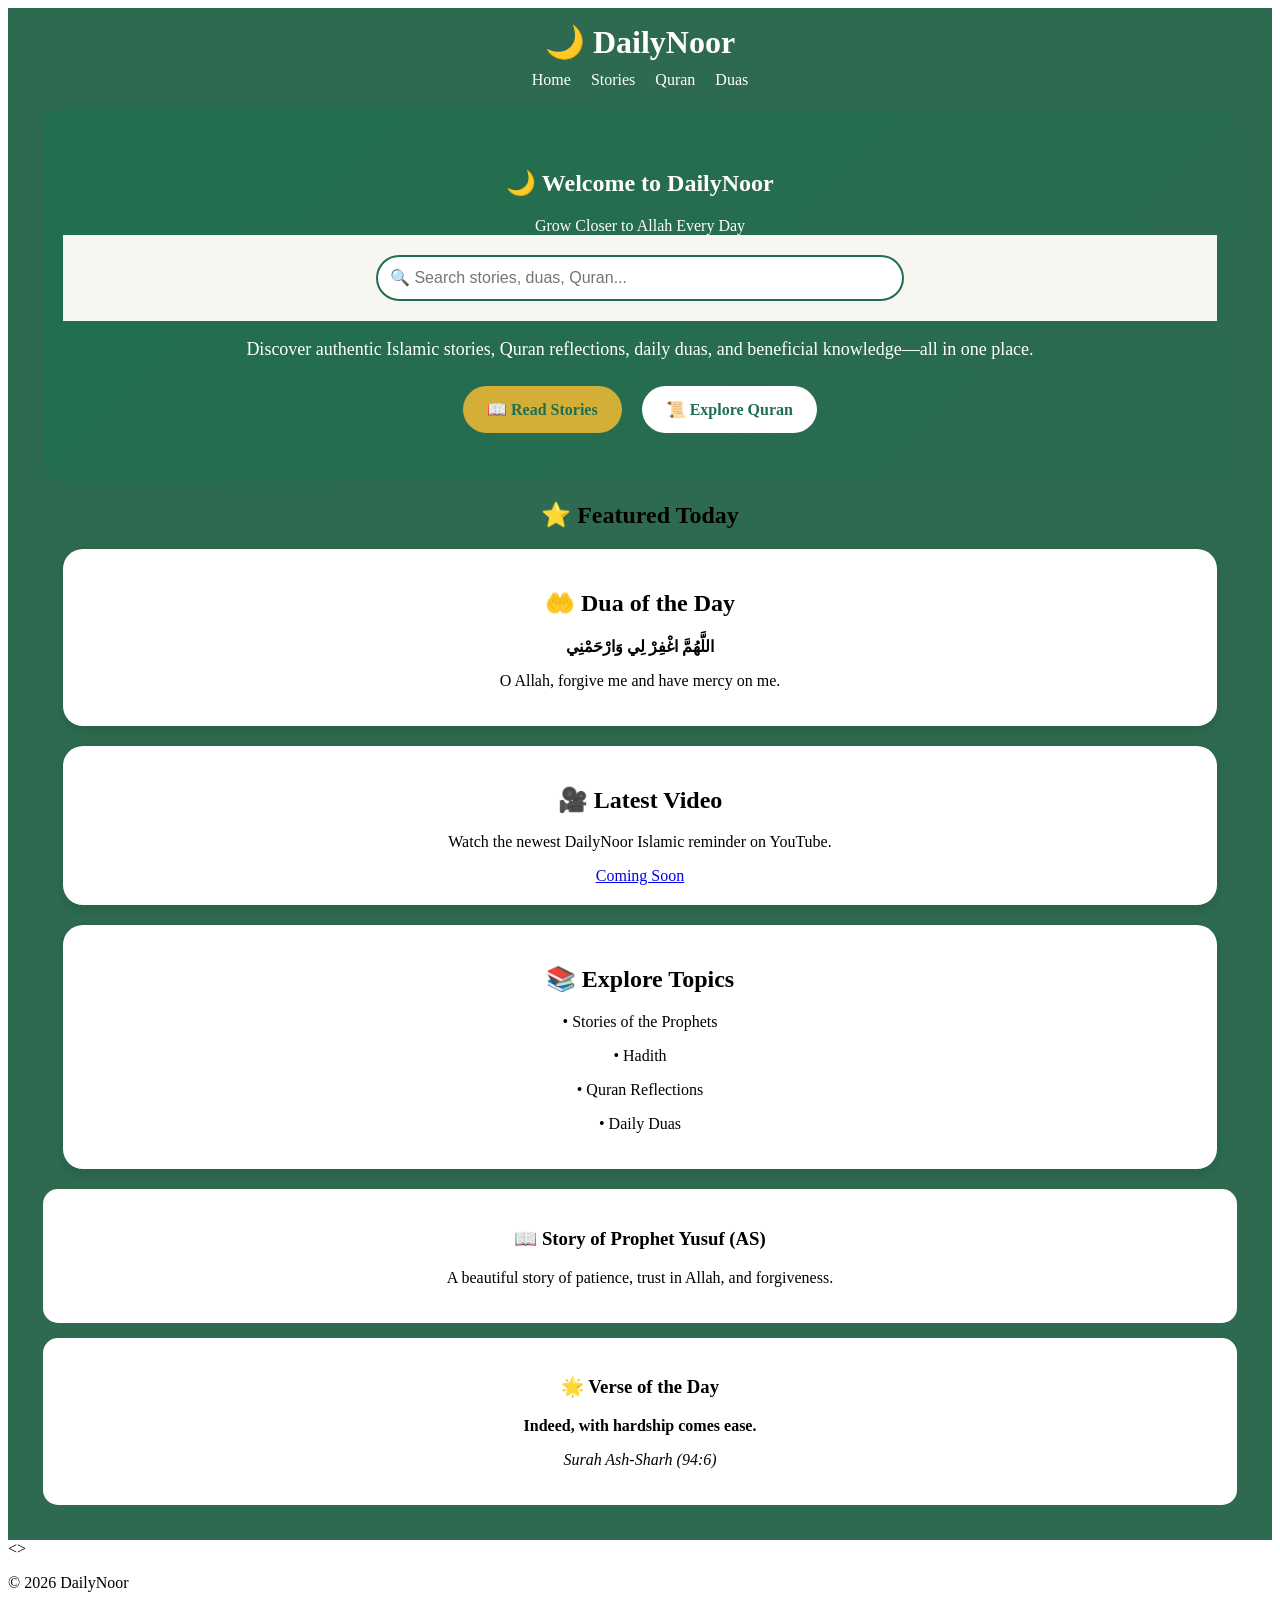
==== index.html @ a748cf66 "Update index.html" ====
<!DOCTYPE html>
<html lang="en">
<head><header style="background:#2D6A4F; padding:15px; text-align:center;">
  <h1 style="color:white; margin:0;">🌙 DailyNoor</h1>
  <nav style="margin-top:10px;">
    <a href="index.html" style="color:white; text-decoration:none; margin:0 8px;">Home</a>
    <a href="stories.html" style="color:white; text-decoration:none; margin:0 8px;">Stories</a>
    <a href="quran.html" style="color:white; text-decoration:none; margin:0 8px;">Quran</a>
    <a href="duas.html" style="color:white; text-decoration:none; margin:0 8px;">Duas</a>
<section style="background:linear-gradient(135deg,#1F6F50,#2D6A4F);color:white;padding:40px 20px;border-radius:20px;margin:20px;text-align:center;">

<h2>🌙 Welcome to DailyNoor</h2>

Grow Closer to Allah Every Day</h1>
<div style="text-align:center;padding:20px;background:#F8F6F1;">

<input
type="text"
placeholder="🔍 Search stories, duas, Quran..."
style="
width:80%;
max-width:500px;
padding:12px;
border:2px solid #1F6F50;
border-radius:30px;
font-size:16px;
outline:none;">

</div>

<p style="font-size:18px;">
Discover authentic Islamic stories, Quran reflections, daily duas, and beneficial knowledge—all in one place.
</p>

<a href="stories.html" style="background:#D4AF37;color:#1F6F50;padding:14px 24px;border-radius:30px;text-decoration:none;font-weight:bold;margin:8px;display:inline-block;">
📖 Read Stories
</a>

<a href="quran.html" style="background:white;color:#1F6F50;padding:14px 24px;border-radius:30px;text-decoration:none;font-weight:bold;margin:8px;display:inline-block;">
📜 Explore Quran
</a>

</section>
<section style="margin:20px;">

<h2>⭐ Featured Today</h2>
<section style="margin:20px;">

<div style="background:white;padding:20px;border-radius:20px;margin-bottom:20px;box-shadow:0 4px 12px rgba(0,0,0,.1);">
<h2>🤲 Dua of the Day</h2>
<p><strong>اللَّهُمَّ اغْفِرْ لِي وَارْحَمْنِي</strong></p>
<p>O Allah, forgive me and have mercy on me.</p>
</div>

<div style="background:white;padding:20px;border-radius:20px;margin-bottom:20px;box-shadow:0 4px 12px rgba(0,0,0,.1);">
<h2>🎥 Latest Video</h2>
<p>Watch the newest DailyNoor Islamic reminder on YouTube.</p>
<a href="#">Coming Soon</a>
</div>

<div style="background:white;padding:20px;border-radius:20px;box-shadow:0 4px 12px rgba(0,0,0,.1);">
<h2>📚 Explore Topics</h2>
<p>• Stories of the Prophets</p>
<p>• Hadith</p>
<p>• Quran Reflections</p>
<p>• Daily Duas</p>
</div>

</section>

<div style="background:white;padding:20px;border-radius:15px;margin-bottom:15px;">
<h3>📖 Story of Prophet Yusuf (AS)</h3>
<p>A beautiful story of patience, trust in Allah, and forgiveness.</p>
</div>

<div style="background:white;padding:20px;border-radius:15px;">
<h3>🌟 Verse of the Day</h3>
<p><strong>Indeed, with hardship comes ease.</strong></p>
<p><em>Surah Ash-Sharh (94:6)</em></p>
</div>

</section>
  </nav>
</header>
<meta charset="UTF-8">
<meta name="viewport" content="width=device-width, initial-scale=1.0">
<title>DailyNoor</title>

<link rel="stylesheet" href="css/style.css">

</head>

<body>

<header>
</header>

<div class="hero">
<>



</div>

<footer>

<p>© 2026 DailyNoor</p>

</footer>

</body>
</html>
---- css/style.css ----
Hsnsj
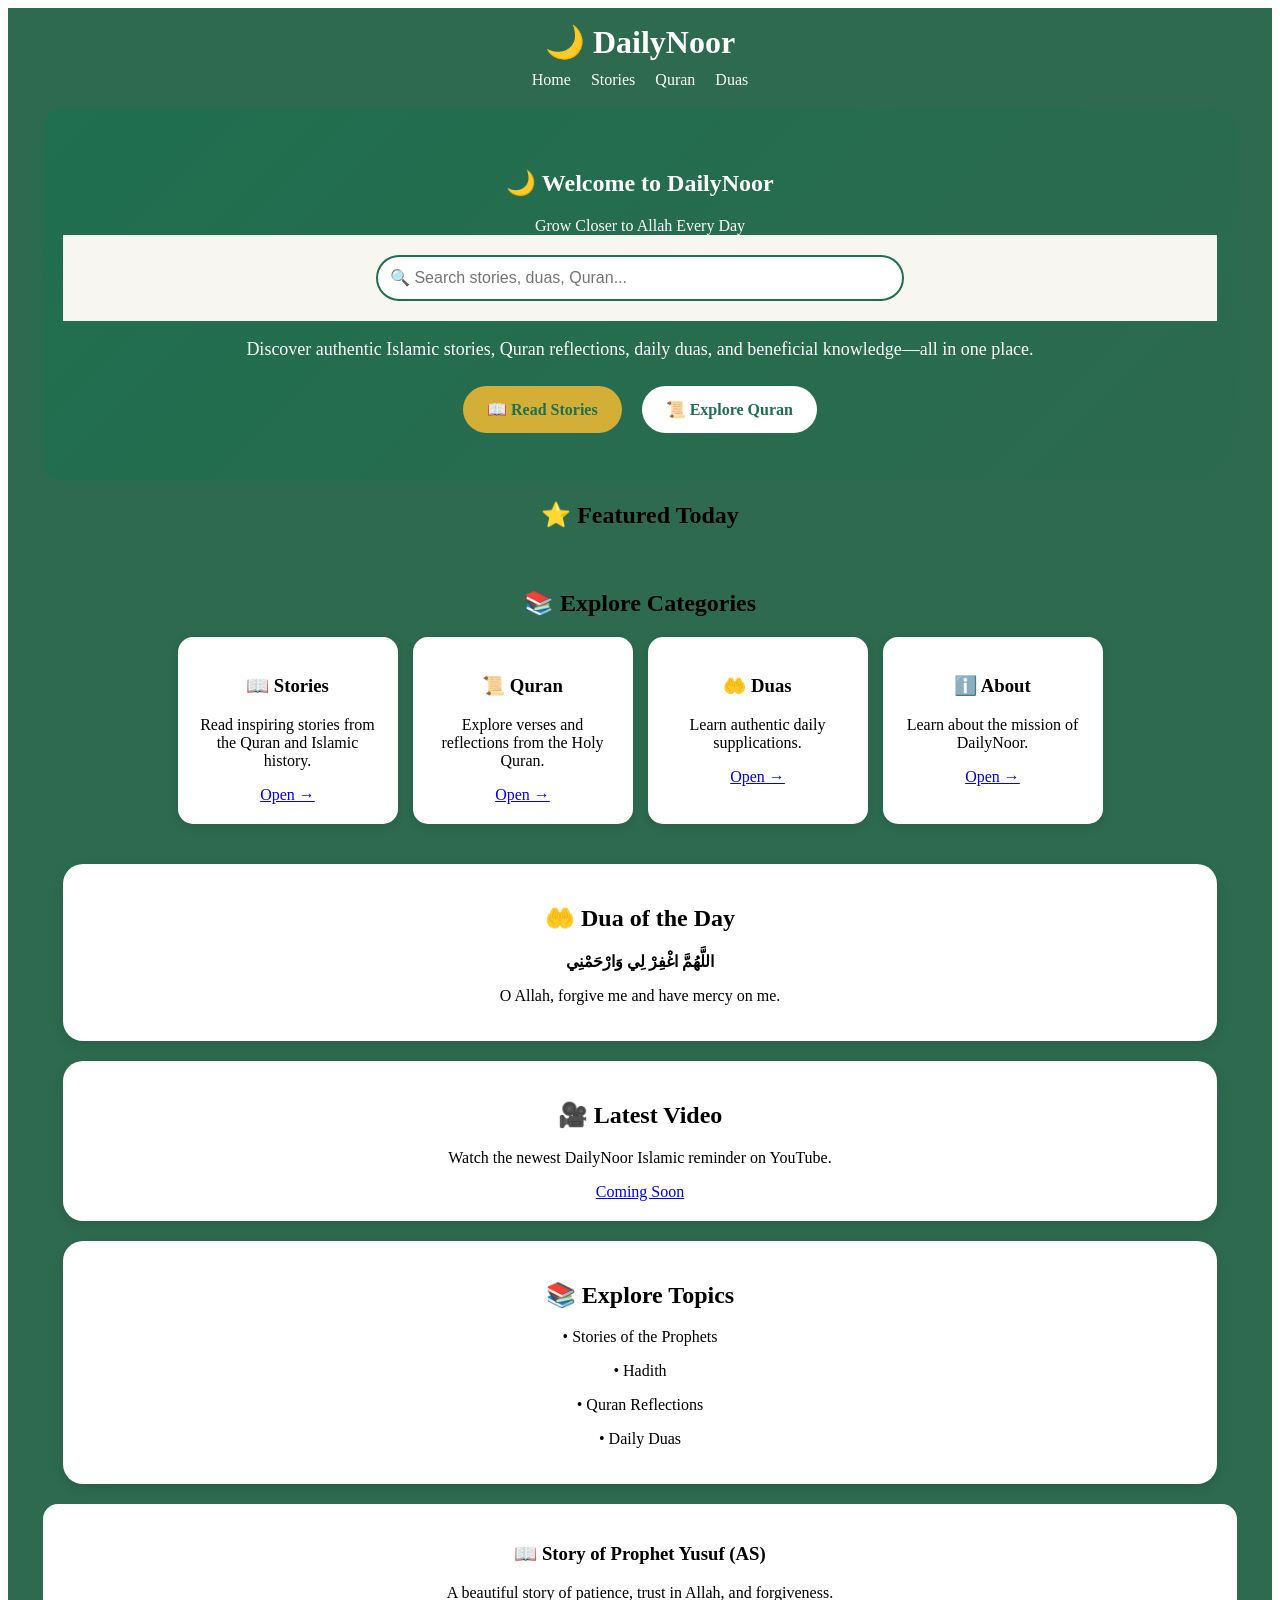
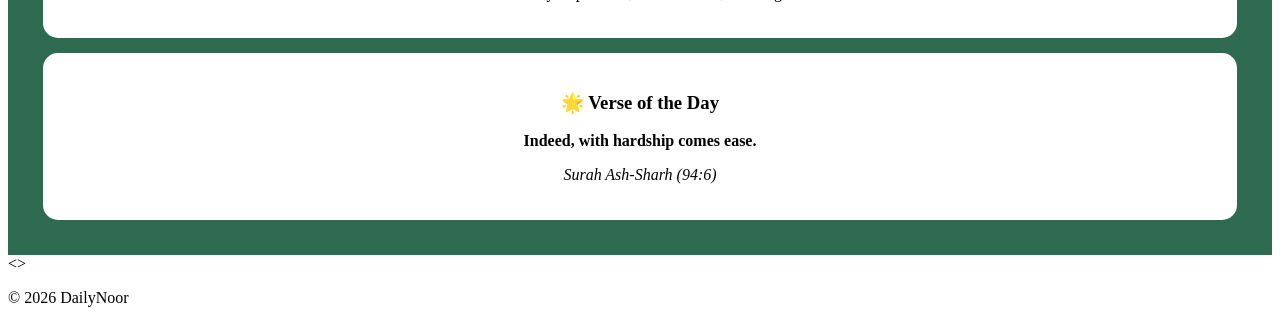
==== commit a2e1fb75: "Update index.html" ====
--- a/index.html
+++ b/index.html
@@ -44,6 +44,39 @@
 <section style="margin:20px;">
 
 <h2>⭐ Featured Today</h2>
+<section style="padding:20px;">
+
+<h2 style="text-align:center;">📚 Explore Categories</h2>
+
+<div style="display:flex;flex-wrap:wrap;justify-content:center;gap:15px;">
+
+<div style="background:white;padding:20px;border-radius:15px;width:180px;text-align:center;box-shadow:0 3px 10px rgba(0,0,0,.1);">
+<h3>📖 Stories</h3>
+<p>Read inspiring stories from the Quran and Islamic history.</p>
+<a href="stories.html">Open →</a>
+</div>
+
+<div style="background:white;padding:20px;border-radius:15px;width:180px;text-align:center;box-shadow:0 3px 10px rgba(0,0,0,.1);">
+<h3>📜 Quran</h3>
+<p>Explore verses and reflections from the Holy Quran.</p>
+<a href="quran.html">Open →</a>
+</div>
+
+<div style="background:white;padding:20px;border-radius:15px;width:180px;text-align:center;box-shadow:0 3px 10px rgba(0,0,0,.1);">
+<h3>🤲 Duas</h3>
+<p>Learn authentic daily supplications.</p>
+<a href="duas.html">Open →</a>
+</div>
+
+<div style="background:white;padding:20px;border-radius:15px;width:180px;text-align:center;box-shadow:0 3px 10px rgba(0,0,0,.1);">
+<h3>ℹ️ About</h3>
+<p>Learn about the mission of DailyNoor.</p>
+<a href="about.html">Open →</a>
+</div>
+
+</div>
+
+</section>
 <section style="margin:20px;">
 
 <div style="background:white;padding:20px;border-radius:20px;margin-bottom:20px;box-shadow:0 4px 12px rgba(0,0,0,.1);">
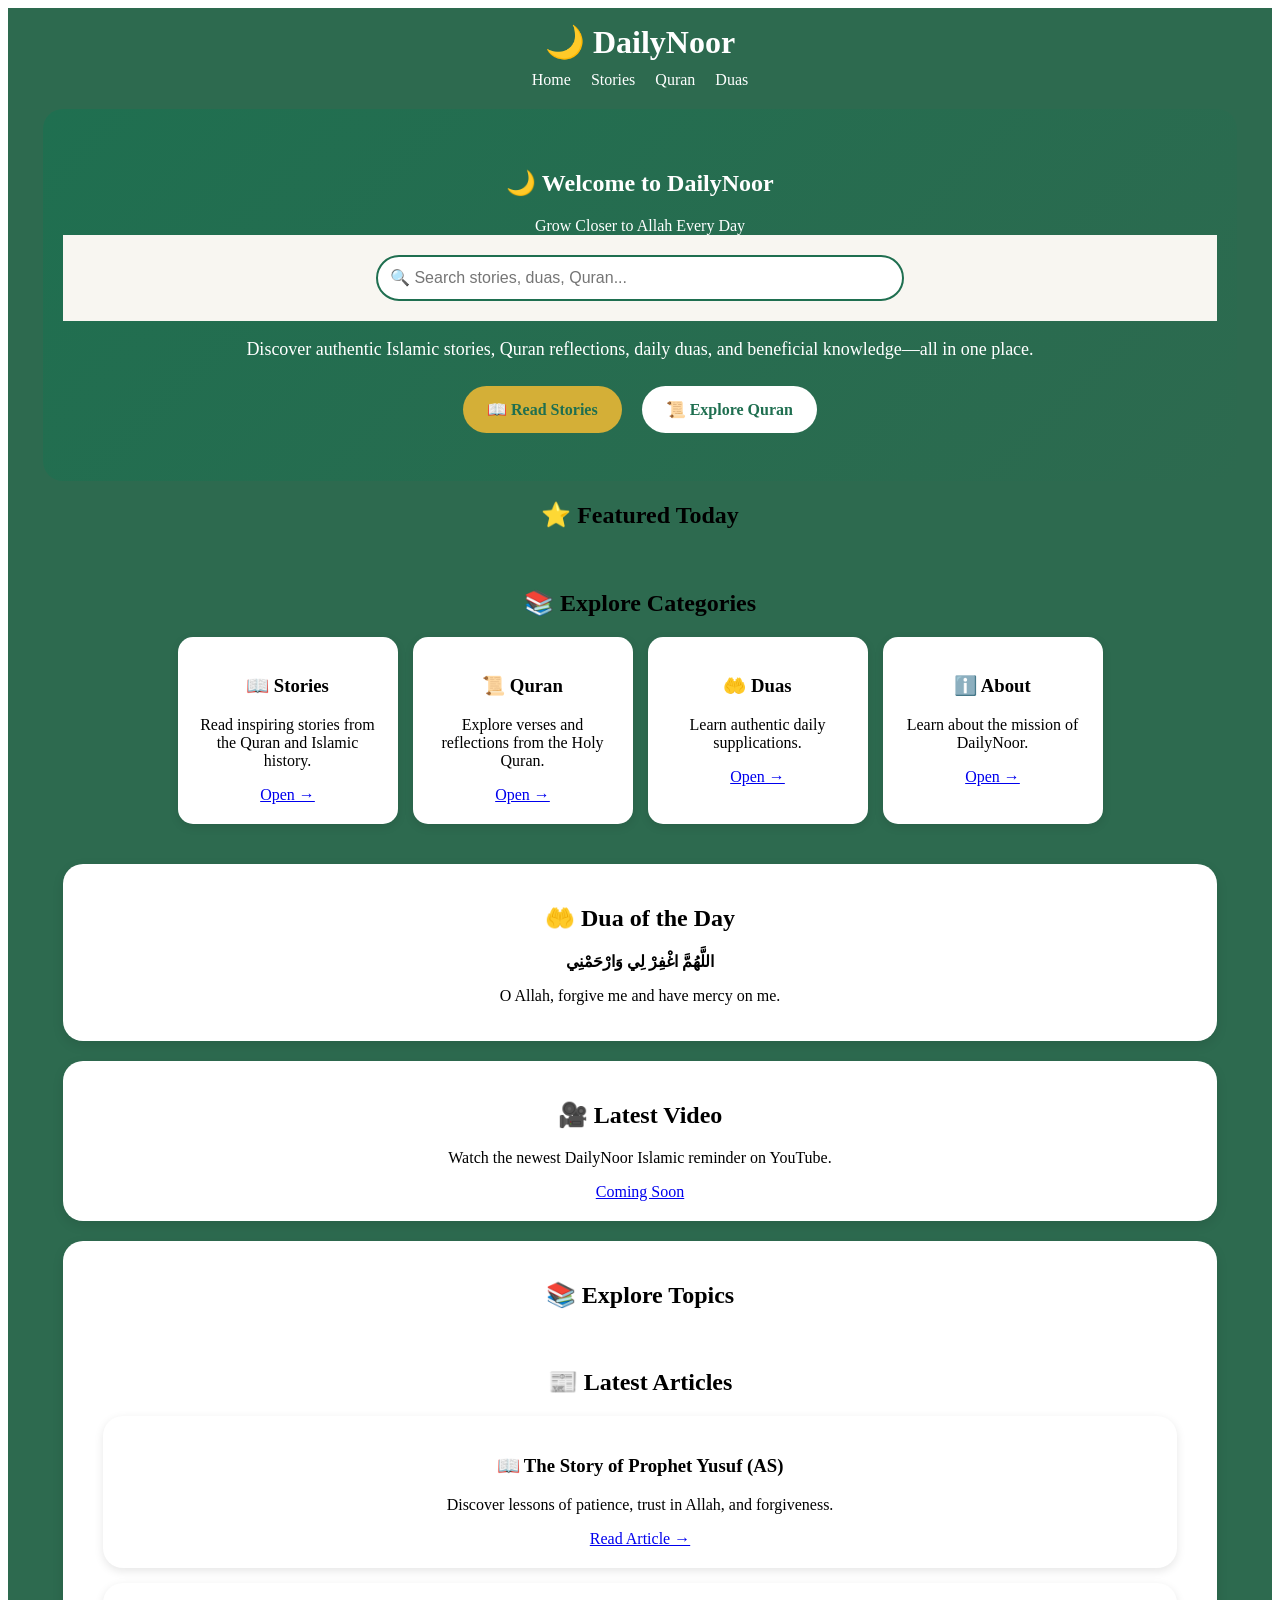
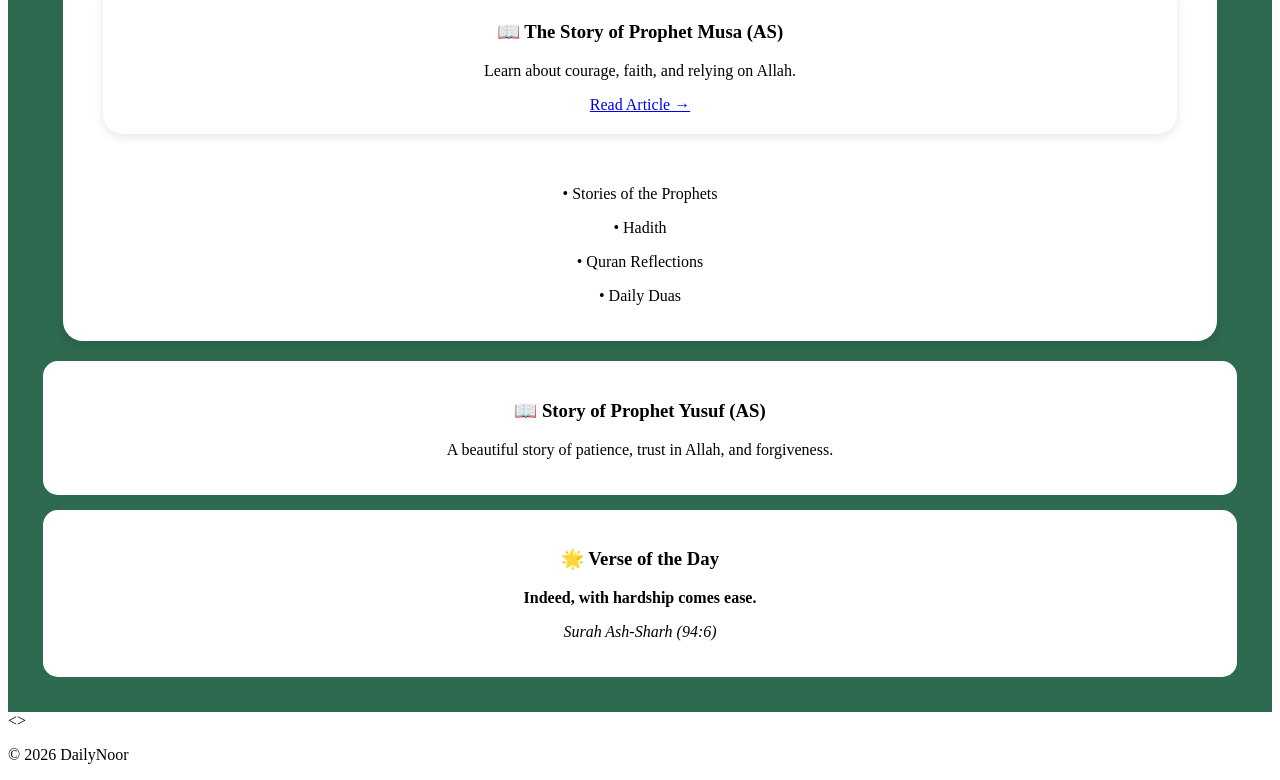
==== commit 56dbda1c: "Update index.html" ====
--- a/index.html
+++ b/index.html
@@ -93,6 +93,23 @@
 
 <div style="background:white;padding:20px;border-radius:20px;box-shadow:0 4px 12px rgba(0,0,0,.1);">
 <h2>📚 Explore Topics</h2>
+<section style="padding:20px;">
+
+<h2 style="text-align:center;">📰 Latest Articles</h2>
+
+<div style="background:white;padding:20px;border-radius:20px;margin:15px 0;box-shadow:0 3px 10px rgba(0,0,0,.1);">
+<h3>📖 The Story of Prophet Yusuf (AS)</h3>
+<p>Discover lessons of patience, trust in Allah, and forgiveness.</p>
+<a href="yusuf.html">Read Article →</a>
+</div>
+
+<div style="background:white;padding:20px;border-radius:20px;margin:15px 0;box-shadow:0 3px 10px rgba(0,0,0,.1);">
+<h3>📖 The Story of Prophet Musa (AS)</h3>
+<p>Learn about courage, faith, and relying on Allah.</p>
+<a href="musa.html">Read Article →</a>
+</div>
+
+</section>
 <p>• Stories of the Prophets</p>
 <p>• Hadith</p>
 <p>• Quran Reflections</p>
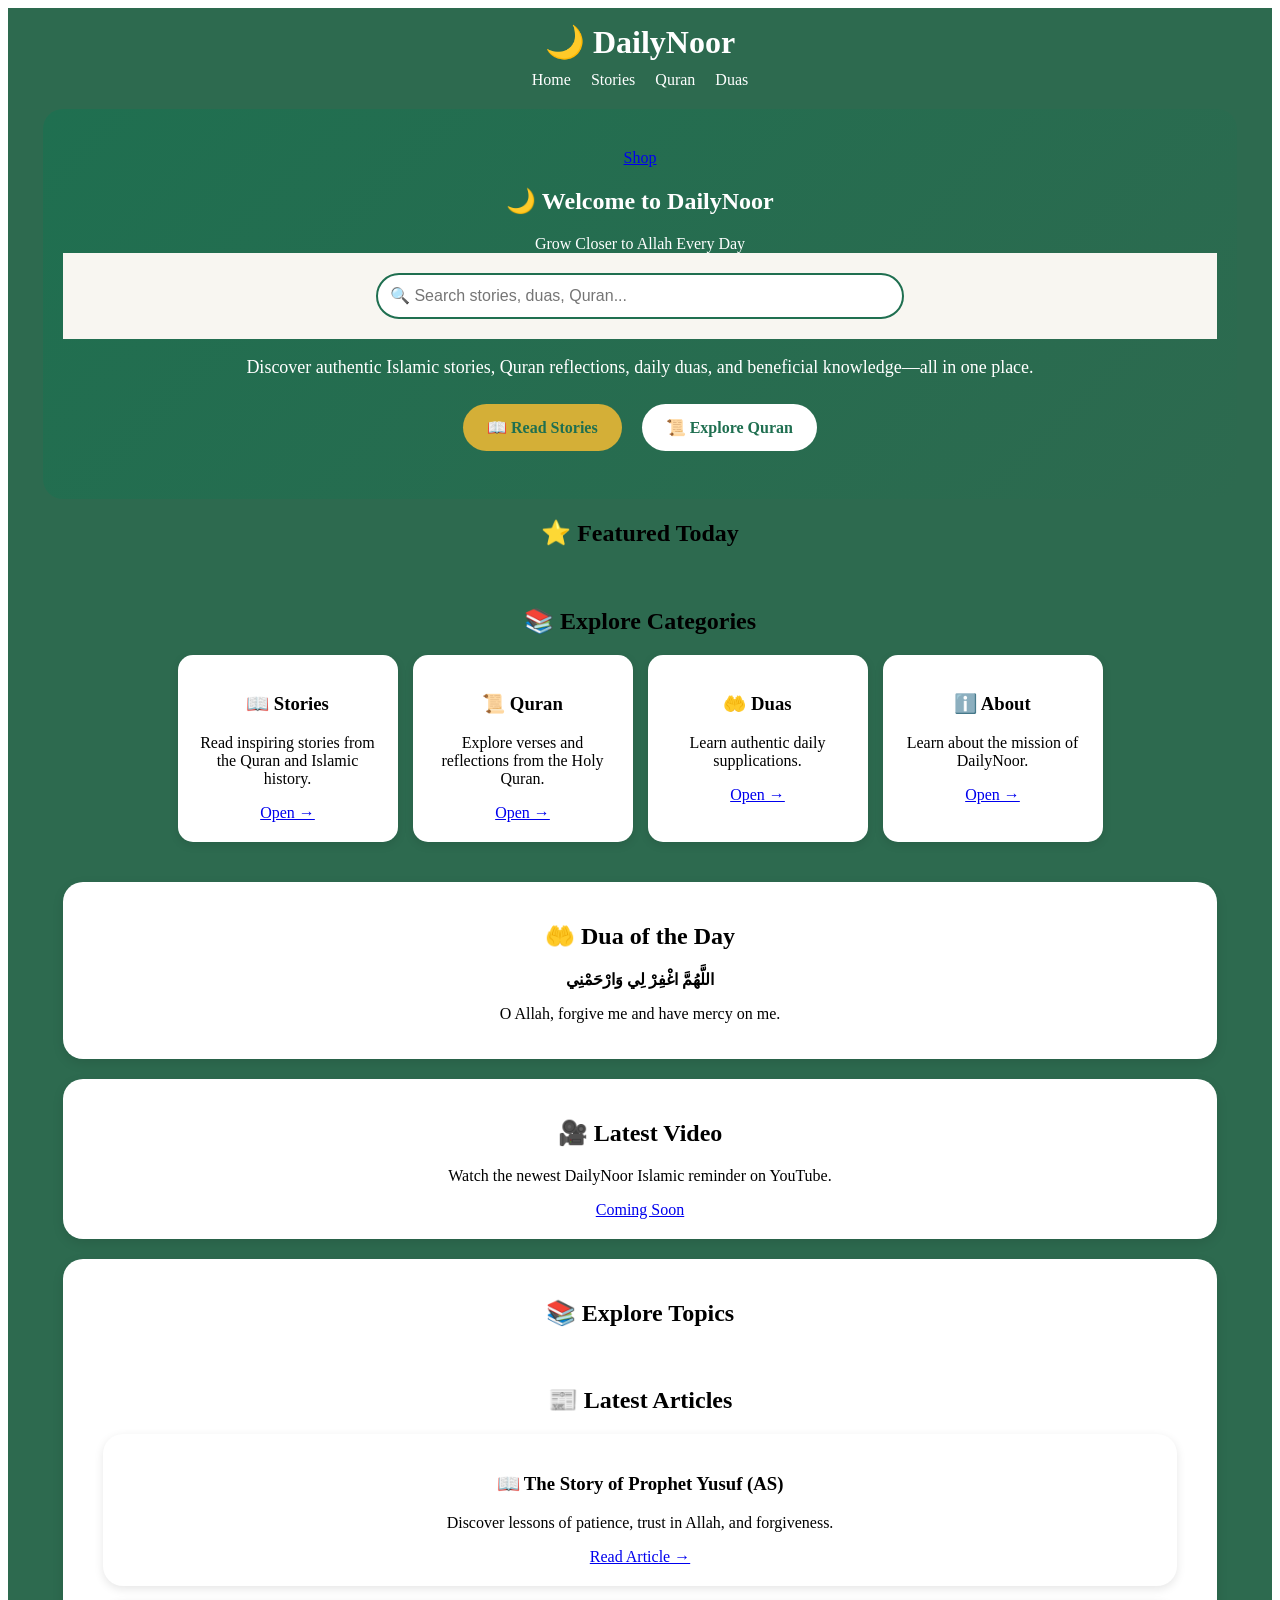
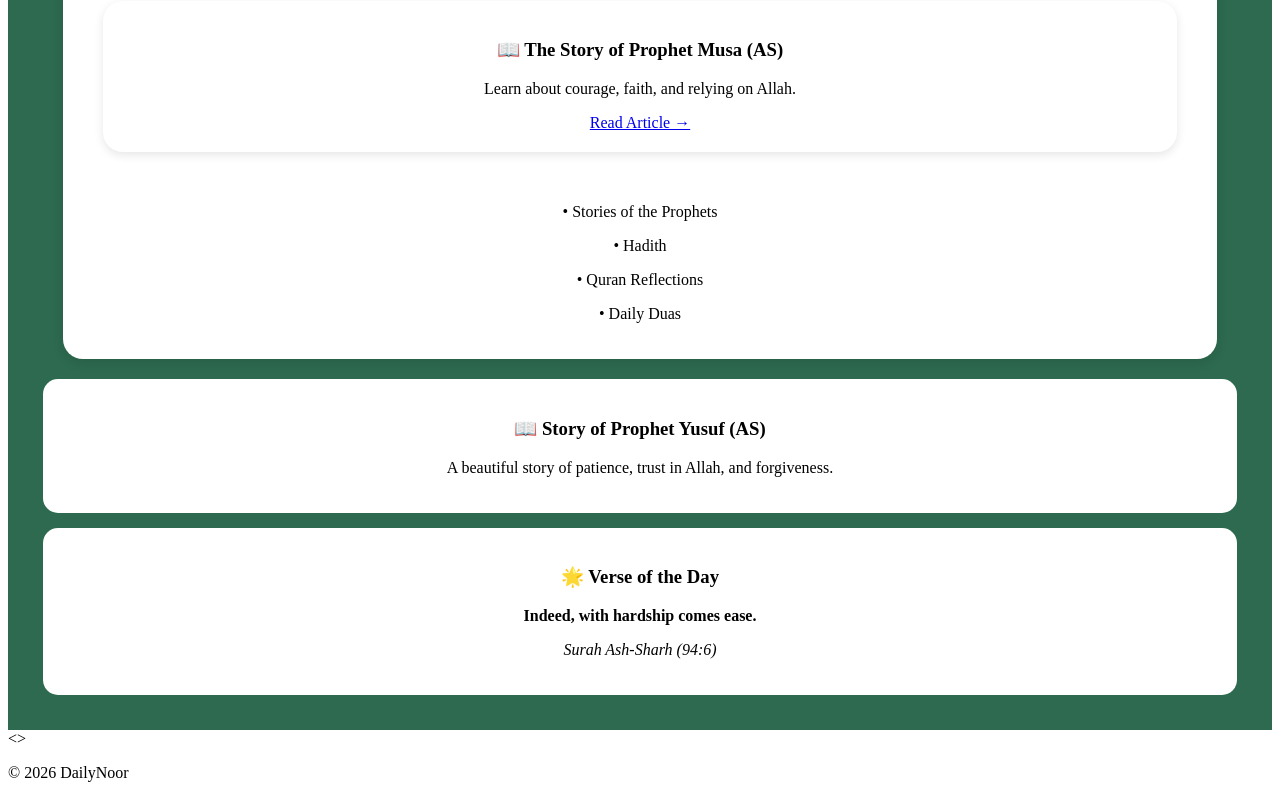
==== commit 21e08b79: "Update index.html" ====
--- a/index.html
+++ b/index.html
@@ -8,6 +8,7 @@
     <a href="quran.html" style="color:white; text-decoration:none; margin:0 8px;">Quran</a>
     <a href="duas.html" style="color:white; text-decoration:none; margin:0 8px;">Duas</a>
 <section style="background:linear-gradient(135deg,#1F6F50,#2D6A4F);color:white;padding:40px 20px;border-radius:20px;margin:20px;text-align:center;">
+<a href="shop.html">Shop</a>
 
 <h2>🌙 Welcome to DailyNoor</h2>
 
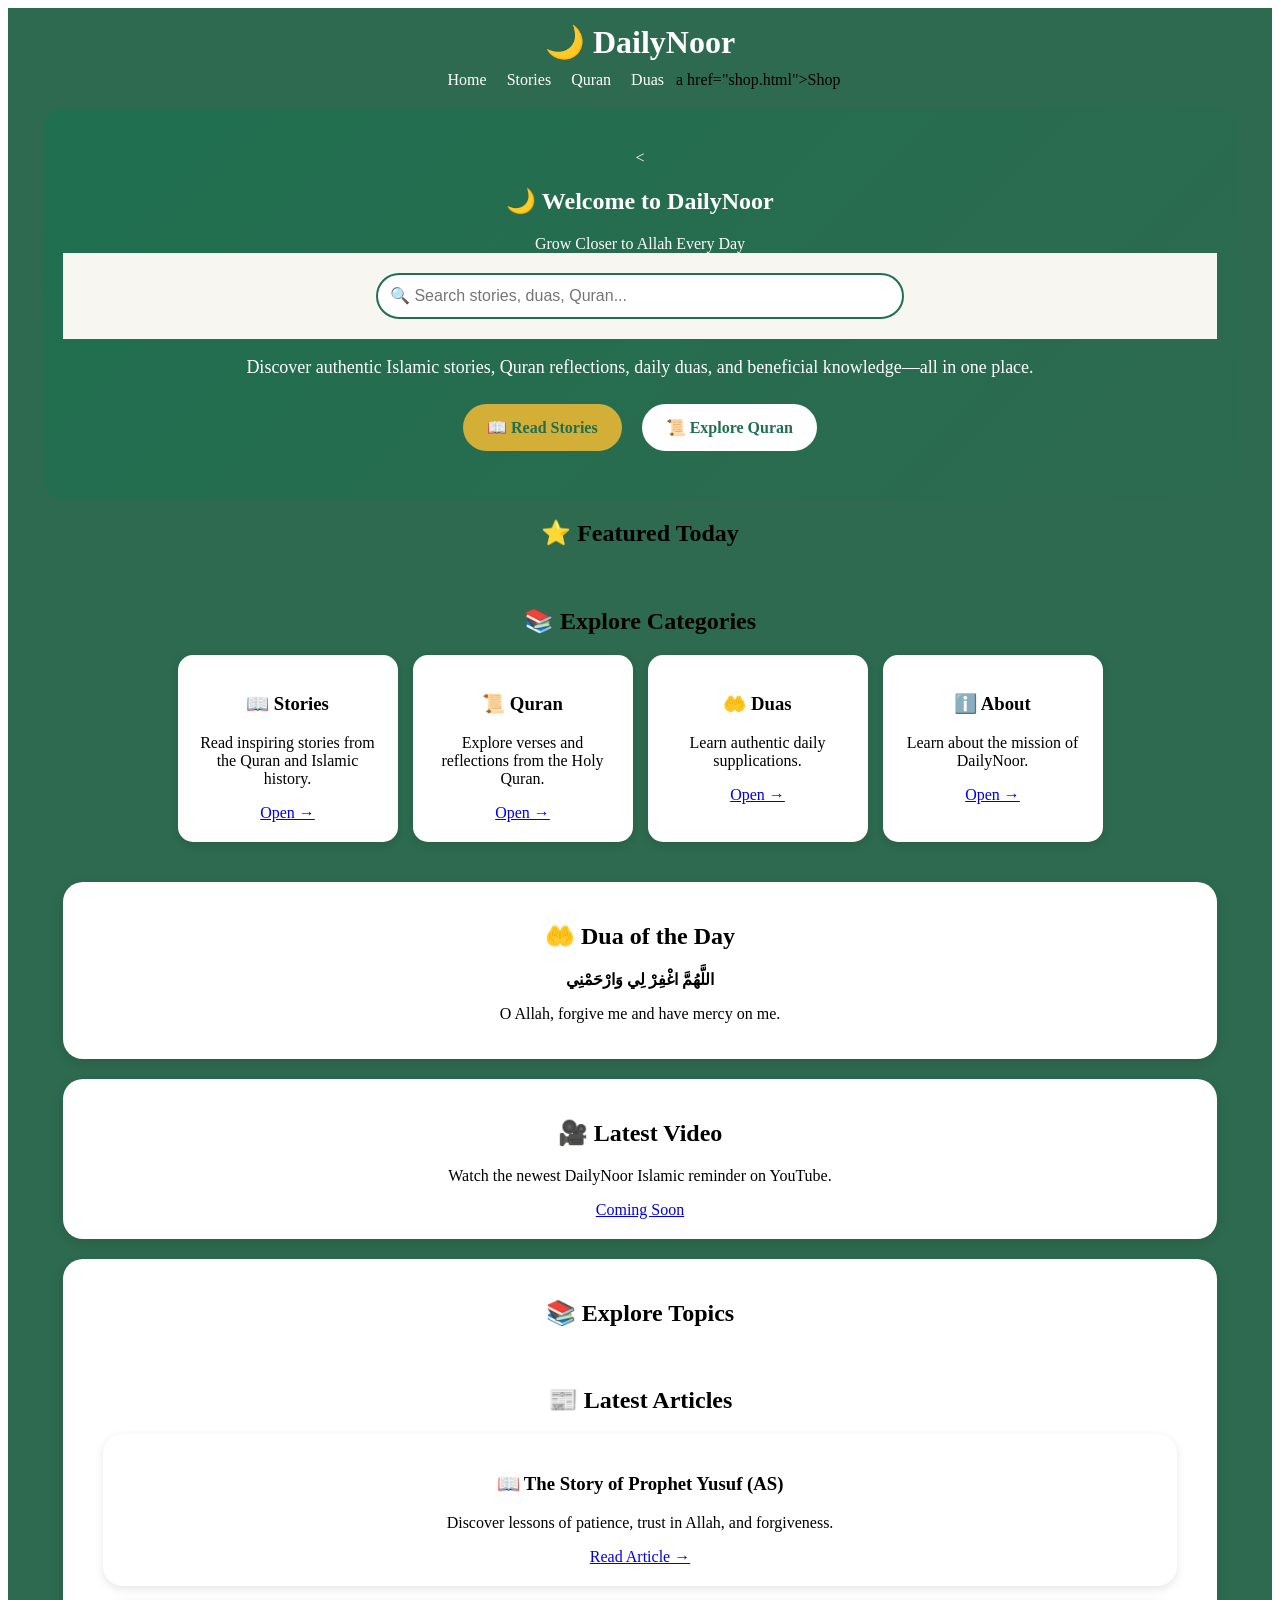
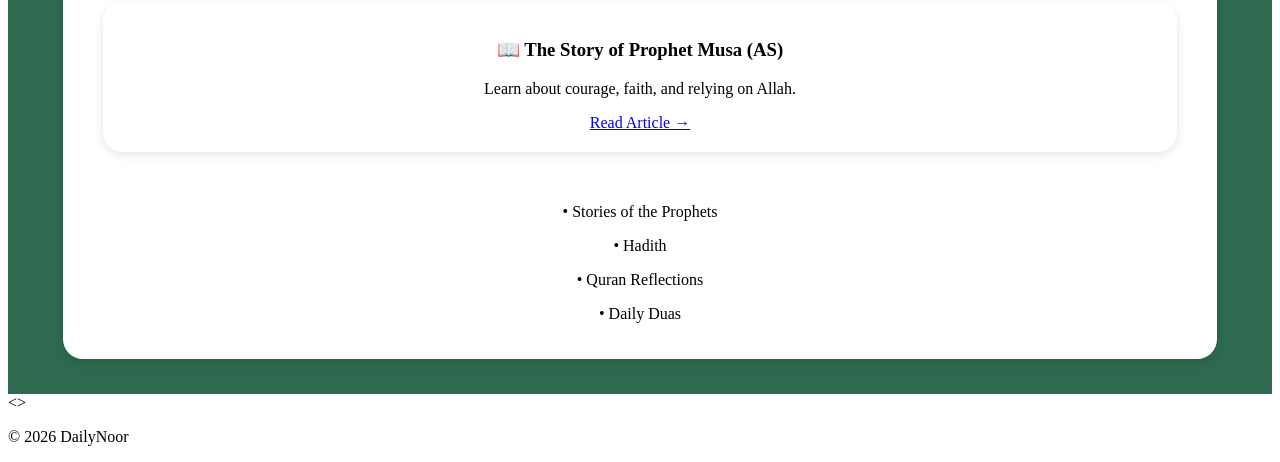
==== commit 65f5b97d: "Update index.html" ====
--- a/index.html
+++ b/index.html
@@ -7,9 +7,10 @@
     <a href="stories.html" style="color:white; text-decoration:none; margin:0 8px;">Stories</a>
     <a href="quran.html" style="color:white; text-decoration:none; margin:0 8px;">Quran</a>
     <a href="duas.html" style="color:white; text-decoration:none; margin:0 8px;">Duas</a>
+a href="shop.html">Shop</a>
+
 <section style="background:linear-gradient(135deg,#1F6F50,#2D6A4F);color:white;padding:40px 20px;border-radius:20px;margin:20px;text-align:center;">
-<a href="shop.html">Shop</a>
-
+<
 <h2>🌙 Welcome to DailyNoor</h2>
 
 Grow Closer to Allah Every Day</h1>
@@ -119,15 +120,7 @@
 
 </section>
 
-<div style="background:white;padding:20px;border-radius:15px;margin-bottom:15px;">
-<h3>📖 Story of Prophet Yusuf (AS)</h3>
-<p>A beautiful story of patience, trust in Allah, and forgiveness.</p>
-</div>
-
-<div style="background:white;padding:20px;border-radius:15px;">
-<h3>🌟 Verse of the Day</h3>
-<p><strong>Indeed, with hardship comes ease.</strong></p>
-<p><em>Surah Ash-Sharh (94:6)</em></p>
+<div ></p>
 </div>
 
 </section>
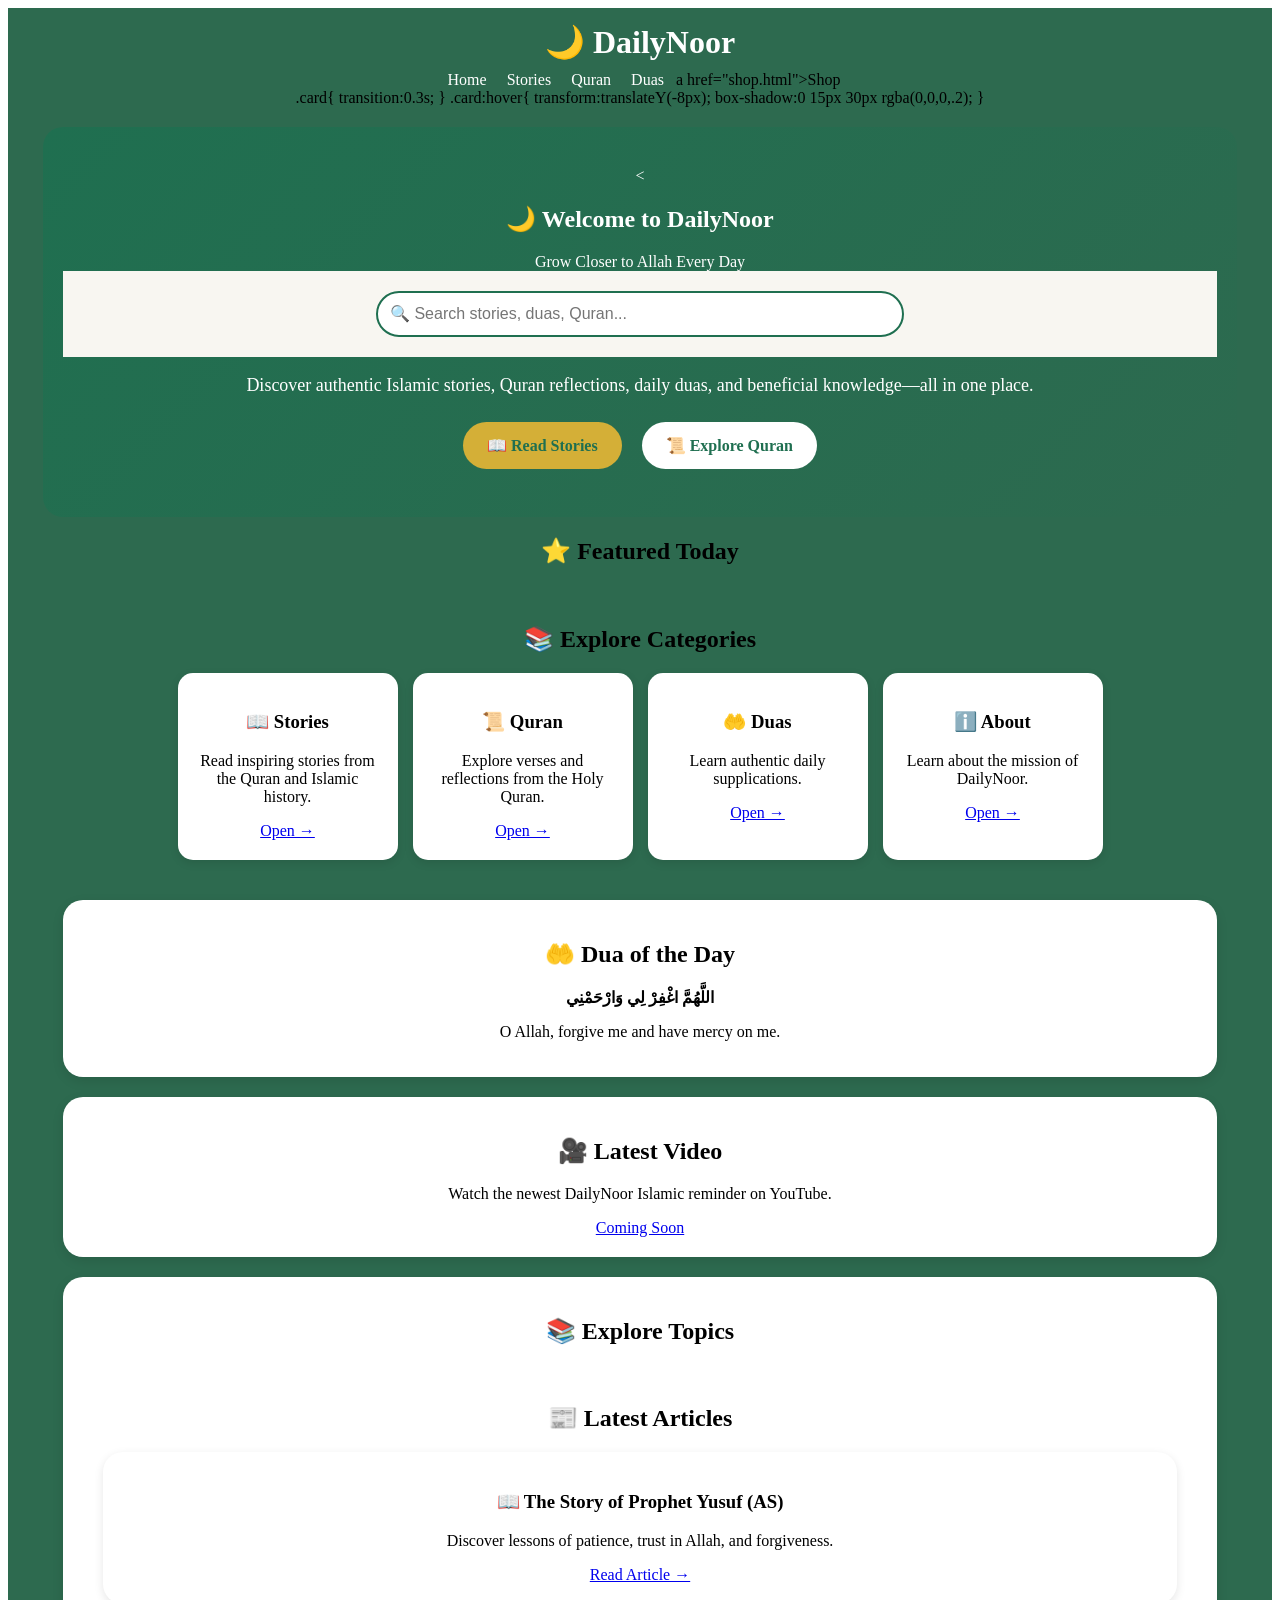
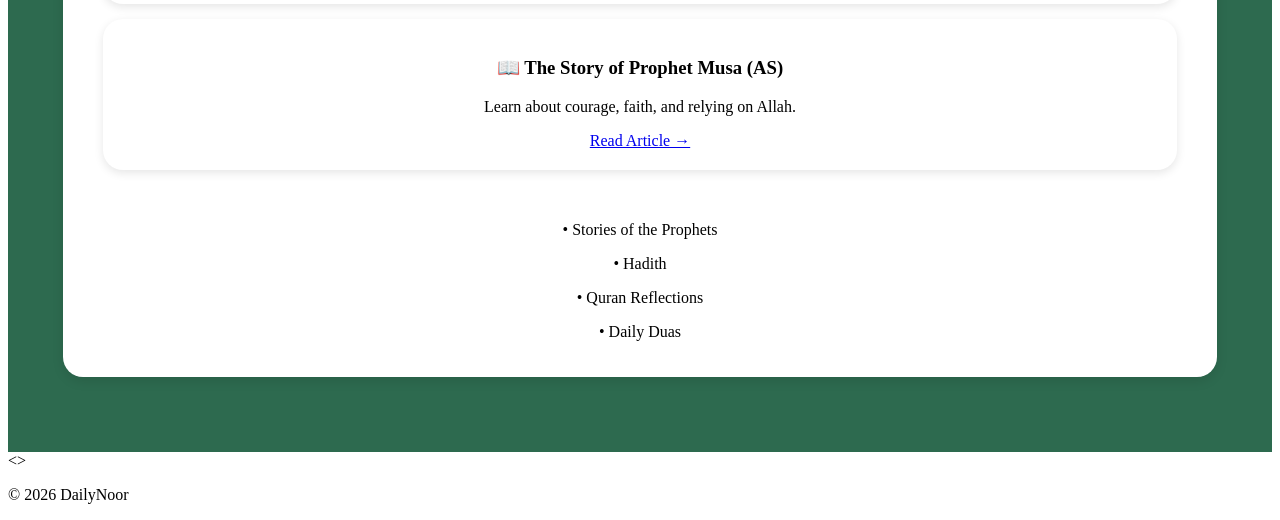
==== commit 2d06a12a: "Update index.html" ====
--- a/index.html
+++ b/index.html
@@ -1,13 +1,34 @@
 <!DOCTYPE html>
 <html lang="en">
 <head><header style="background:#2D6A4F; padding:15px; text-align:center;">
-  <h1 style="color:white; margin:0;">🌙 DailyNoor</h1>
+  <h1
+.logo h1{
+    font-size: 48px;
+    color: white;
+    margin: 0;
+}.container{
+    width:90%;
+    max-width:1200px;
+    margin:auto;
+} style="color:white; margin:0;">🌙 DailyNoor</h1>
   <nav style="margin-top:10px;">
     <a href="index.html" style="color:white; text-decoration:none; margin:0 8px;">Home</a>
     <a href="stories.html" style="color:white; text-decoration:none; margin:0 8px;">Stories</a>
     <a href="quran.html" style="color:white; text-decoration:none; margin:0 8px;">Quran</a>
     <a href="duas.html" style="color:white; text-decoration:none; margin:0 8px;">Duas</a>
 a href="shop.html">Shop</a>
+<div class="container">
+
+<!-- Everything on the page -->
+
+</div>.card{
+    transition:0.3s;
+}
+
+.card:hover{
+    transform:translateY(-8px);
+    box-shadow:0 15px 30px rgba(0,0,0,.2);
+}
 
 <section style="background:linear-gradient(135deg,#1F6F50,#2D6A4F);color:white;padding:40px 20px;border-radius:20px;margin:20px;text-align:center;">
 <
--- a/css/style.css
+++ b/css/style.css
@@ -1 +1,7 @@
-Hsnsj+header{
+    position: sticky;
+    top: 0;
+    z-index: 1000;
+    background: #2D6A4F;
+    padding: 20px;
+} 
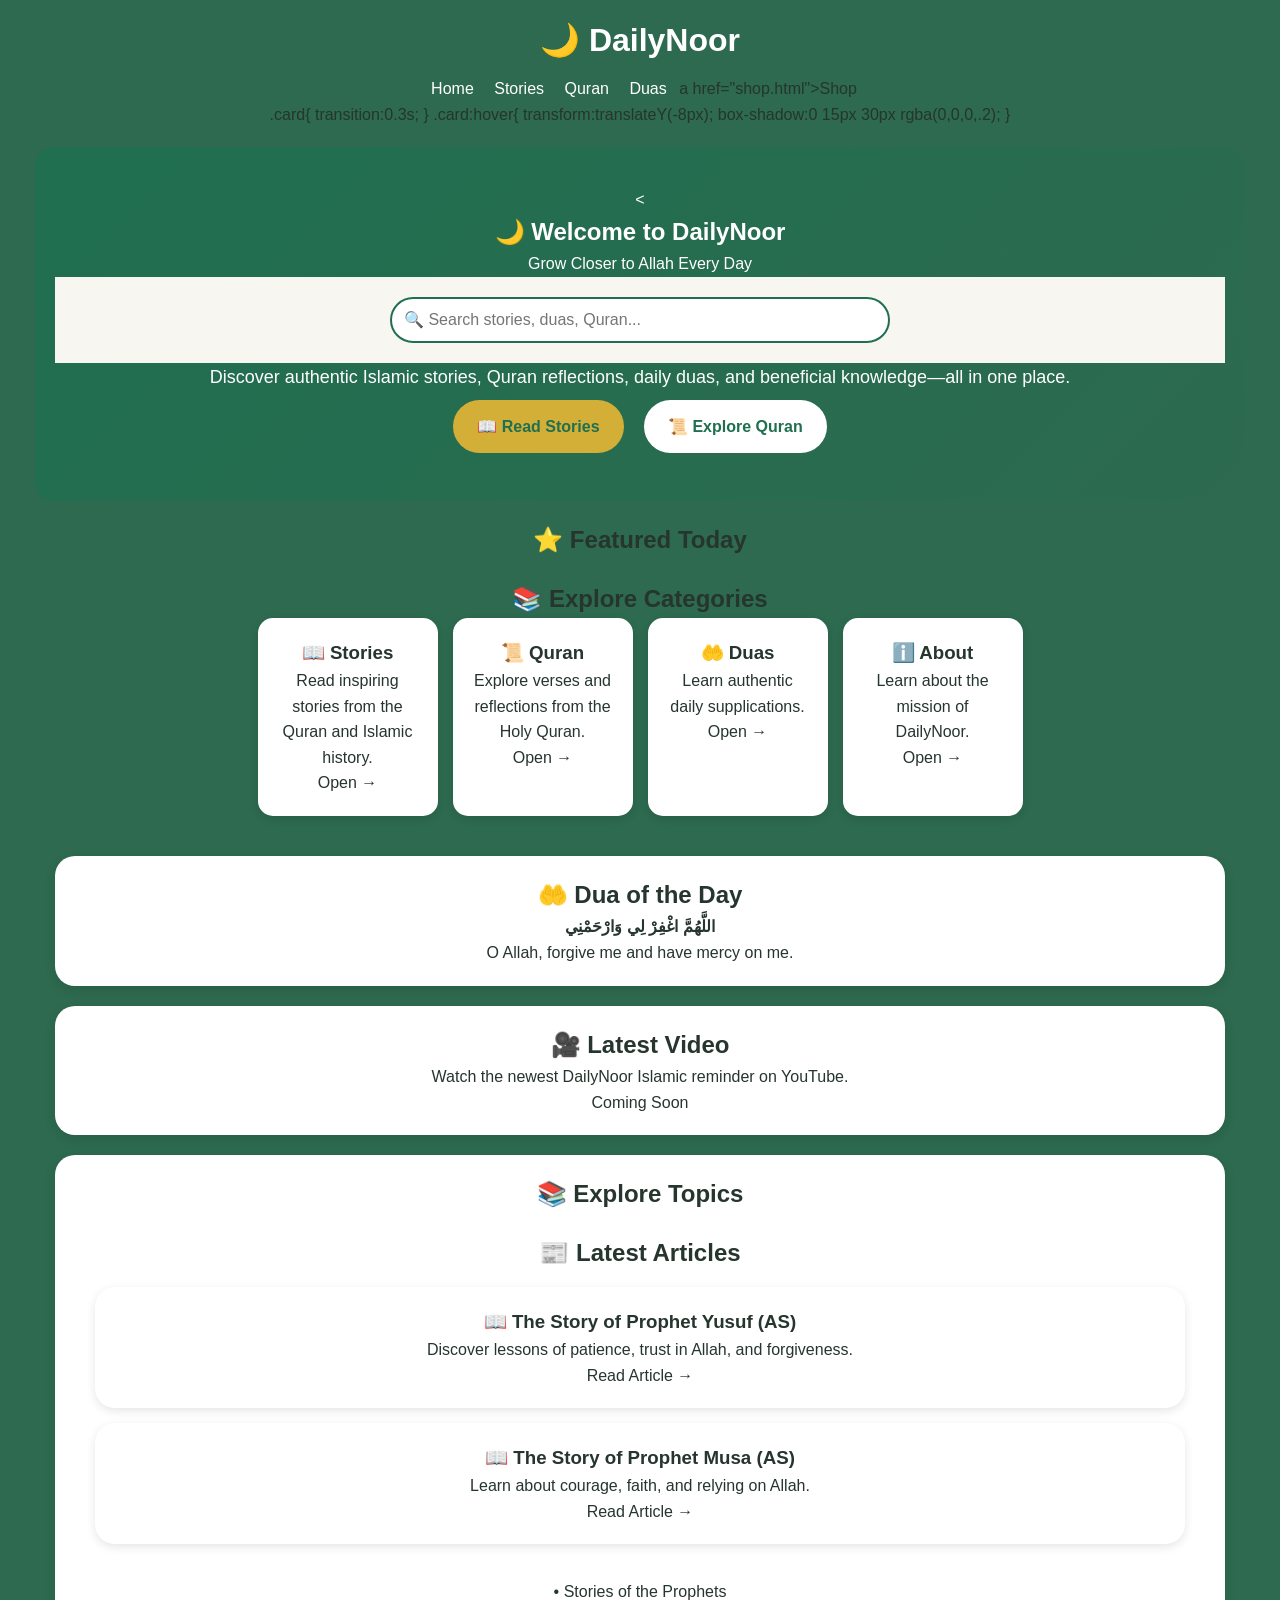
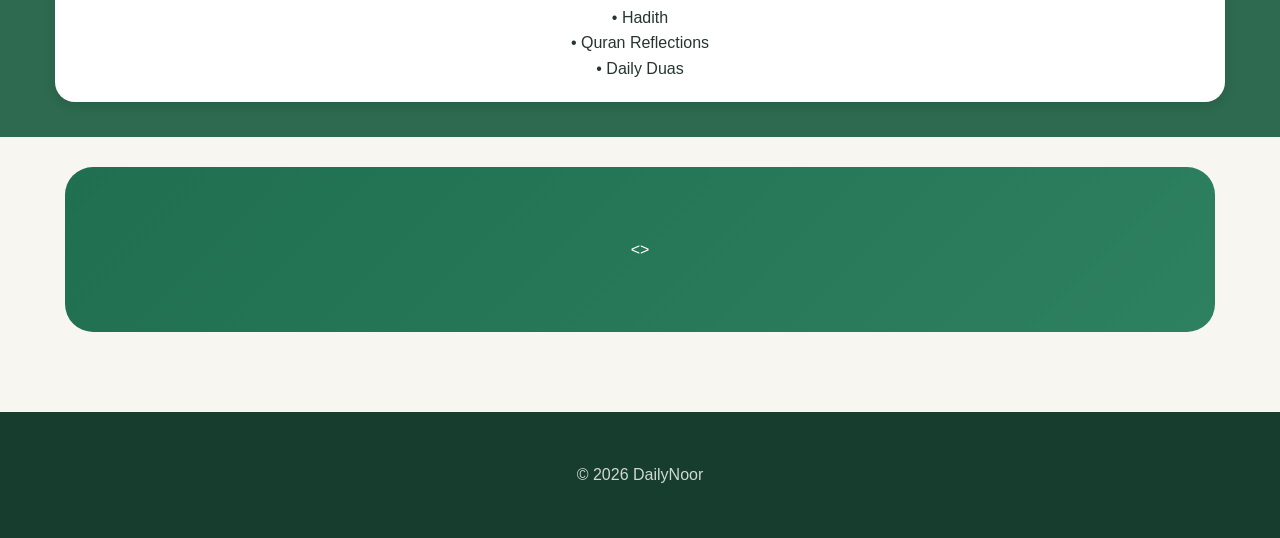
==== commit bd5906a2: "Update index.html" ====
--- a/index.html
+++ b/index.html
@@ -1,6 +1,6 @@
 <!DOCTYPE html>
 <html lang="en">
-<head><header style="background:#2D6A4F; padding:15px; text-align:center;">
+<head><link rel="stylesheet" href="css/style.css"><header style="background:#2D6A4F; padding:15px; text-align:center;">
   <h1
 .logo h1{
     font-size: 48px;
--- a/css/style.css
+++ b/css/style.css
@@ -1,7 +1,282 @@
-header{
+/* =========================
+   DAILYNOOR — MAIN DESIGN
+   ========================= */
+
+* {
+    box-sizing: border-box;
+    margin: 0;
+    padding: 0;
+}
+
+body {
+    font-family: Arial, sans-serif;
+    background: #F8F6F1;
+    color: #26352D;
+    line-height: 1.6;
+}
+
+a {
+    text-decoration: none;
+    color: inherit;
+}
+
+/* NAVIGATION */
+
+.navbar {
+    background: #ffffff;
+    border-bottom: 1px solid #e8e4da;
     position: sticky;
     top: 0;
     z-index: 1000;
-    background: #2D6A4F;
+}
+
+.nav-container {
+    max-width: 1150px;
+    margin: auto;
+    padding: 16px 20px;
+    display: flex;
+    align-items: center;
+    justify-content: space-between;
+}
+
+.logo {
+    color: #1F6F50;
+    font-size: 25px;
+    font-weight: bold;
+}
+
+.logo span {
+    color: #D4AF37;
+}
+
+.nav-links {
+    display: flex;
+    gap: 22px;
+    list-style: none;
+}
+
+.nav-links a {
+    color: #26352D;
+    font-size: 15px;
+    font-weight: 600;
+}
+
+.nav-links a:hover {
+    color: #1F6F50;
+}
+
+/* HERO */
+
+.hero {
+    max-width: 1150px;
+    margin: 30px auto;
+    padding: 70px 30px;
+    border-radius: 28px;
+    background: linear-gradient(
+        135deg,
+        #1F6F50,
+        #2D8060
+    );
+    color: white;
+    text-align: center;
+}
+
+.hero h1 {
+    font-size: clamp(38px, 7vw, 64px);
+    line-height: 1.1;
+    margin-bottom: 18px;
+}
+
+.hero p {
+    max-width: 650px;
+    margin: auto;
+    font-size: 18px;
+    opacity: .92;
+}
+
+.hero-buttons {
+    margin-top: 30px;
+    display: flex;
+    justify-content: center;
+    gap: 14px;
+    flex-wrap: wrap;
+}
+
+.btn {
+    display: inline-block;
+    padding: 13px 24px;
+    border-radius: 30px;
+    font-weight: bold;
+}
+
+.btn-gold {
+    background: #D4AF37;
+    color: #26352D;
+}
+
+.btn-light {
+    background: white;
+    color: #1F6F50;
+}
+
+/* GENERAL SECTIONS */
+
+.section {
+    max-width: 1150px;
+    margin: 70px auto;
+    padding: 0 20px;
+}
+
+.section-heading {
+    text-align: center;
+    margin-bottom: 30px;
+}
+
+.section-heading h2 {
+    color: #1F6F50;
+    font-size: 32px;
+}
+
+.section-heading p {
+    color: #68736D;
+}
+
+/* CARDS */
+
+.card-grid {
+    display: grid;
+    grid-template-columns: repeat(3, 1fr);
+    gap: 22px;
+}
+
+.card {
+    background: white;
+    border-radius: 20px;
+    padding: 25px;
+    box-shadow: 0 8px 25px rgba(0,0,0,.07);
+    transition: .25s;
+}
+
+.card:hover {
+    transform: translateY(-5px);
+}
+
+.card h3 {
+    margin-bottom: 8px;
+    color: #1F6F50;
+}
+
+.card p {
+    color: #68736D;
+}
+
+/* BOOK CARDS */
+
+.book-grid {
+    display: grid;
+    grid-template-columns: repeat(3, 1fr);
+    gap: 25px;
+}
+
+.book-card {
+    background: white;
+    border-radius: 20px;
+    overflow: hidden;
+    box-shadow: 0 8px 25px rgba(0,0,0,.07);
+}
+
+.book-cover {
+    height: 260px;
+    background: #E8EFEA;
+    display: flex;
+    align-items: center;
+    justify-content: center;
+    color: #1F6F50;
+    font-size: 50px;
+}
+
+.book-info {
     padding: 20px;
-} +}
+
+.book-info h3 {
+    color: #26352D;
+    margin-bottom: 6px;
+}
+
+.price {
+    color: #1F6F50;
+    font-size: 20px;
+    font-weight: bold;
+    margin: 12px 0;
+}
+
+/* FOOTER */
+
+footer {
+    background: #163D2D;
+    color: white;
+    margin-top: 80px;
+    padding: 50px 20px;
+    text-align: center;
+}
+
+footer h2 {
+    margin-bottom: 10px;
+}
+
+footer p {
+    opacity: .8;
+}
+
+.footer-links {
+    margin: 20px 0;
+}
+
+.footer-links a {
+    margin: 0 8px;
+    color: white;
+}
+
+/* MOBILE */
+
+@media (max-width: 768px) {
+
+    .nav-container {
+        flex-direction: column;
+        gap: 14px;
+    }
+
+    .nav-links {
+        gap: 12px;
+        flex-wrap: wrap;
+        justify-content: center;
+    }
+
+    .nav-links a {
+        font-size: 13px;
+    }
+
+    .hero {
+        margin: 15px;
+        padding: 55px 20px;
+        border-radius: 22px;
+    }
+
+    .hero p {
+        font-size: 16px;
+    }
+
+    .section {
+        margin: 50px auto;
+    }
+
+    .card-grid,
+    .book-grid {
+        grid-template-columns: 1fr;
+    }
+
+    .book-cover {
+        height: 300px;
+    }
+}
--- a/css/style.css
+++ b/css/style.css
@@ -1,7 +1,282 @@
-header{
+/* =========================
+   DAILYNOOR — MAIN DESIGN
+   ========================= */
+
+* {
+    box-sizing: border-box;
+    margin: 0;
+    padding: 0;
+}
+
+body {
+    font-family: Arial, sans-serif;
+    background: #F8F6F1;
+    color: #26352D;
+    line-height: 1.6;
+}
+
+a {
+    text-decoration: none;
+    color: inherit;
+}
+
+/* NAVIGATION */
+
+.navbar {
+    background: #ffffff;
+    border-bottom: 1px solid #e8e4da;
     position: sticky;
     top: 0;
     z-index: 1000;
-    background: #2D6A4F;
+}
+
+.nav-container {
+    max-width: 1150px;
+    margin: auto;
+    padding: 16px 20px;
+    display: flex;
+    align-items: center;
+    justify-content: space-between;
+}
+
+.logo {
+    color: #1F6F50;
+    font-size: 25px;
+    font-weight: bold;
+}
+
+.logo span {
+    color: #D4AF37;
+}
+
+.nav-links {
+    display: flex;
+    gap: 22px;
+    list-style: none;
+}
+
+.nav-links a {
+    color: #26352D;
+    font-size: 15px;
+    font-weight: 600;
+}
+
+.nav-links a:hover {
+    color: #1F6F50;
+}
+
+/* HERO */
+
+.hero {
+    max-width: 1150px;
+    margin: 30px auto;
+    padding: 70px 30px;
+    border-radius: 28px;
+    background: linear-gradient(
+        135deg,
+        #1F6F50,
+        #2D8060
+    );
+    color: white;
+    text-align: center;
+}
+
+.hero h1 {
+    font-size: clamp(38px, 7vw, 64px);
+    line-height: 1.1;
+    margin-bottom: 18px;
+}
+
+.hero p {
+    max-width: 650px;
+    margin: auto;
+    font-size: 18px;
+    opacity: .92;
+}
+
+.hero-buttons {
+    margin-top: 30px;
+    display: flex;
+    justify-content: center;
+    gap: 14px;
+    flex-wrap: wrap;
+}
+
+.btn {
+    display: inline-block;
+    padding: 13px 24px;
+    border-radius: 30px;
+    font-weight: bold;
+}
+
+.btn-gold {
+    background: #D4AF37;
+    color: #26352D;
+}
+
+.btn-light {
+    background: white;
+    color: #1F6F50;
+}
+
+/* GENERAL SECTIONS */
+
+.section {
+    max-width: 1150px;
+    margin: 70px auto;
+    padding: 0 20px;
+}
+
+.section-heading {
+    text-align: center;
+    margin-bottom: 30px;
+}
+
+.section-heading h2 {
+    color: #1F6F50;
+    font-size: 32px;
+}
+
+.section-heading p {
+    color: #68736D;
+}
+
+/* CARDS */
+
+.card-grid {
+    display: grid;
+    grid-template-columns: repeat(3, 1fr);
+    gap: 22px;
+}
+
+.card {
+    background: white;
+    border-radius: 20px;
+    padding: 25px;
+    box-shadow: 0 8px 25px rgba(0,0,0,.07);
+    transition: .25s;
+}
+
+.card:hover {
+    transform: translateY(-5px);
+}
+
+.card h3 {
+    margin-bottom: 8px;
+    color: #1F6F50;
+}
+
+.card p {
+    color: #68736D;
+}
+
+/* BOOK CARDS */
+
+.book-grid {
+    display: grid;
+    grid-template-columns: repeat(3, 1fr);
+    gap: 25px;
+}
+
+.book-card {
+    background: white;
+    border-radius: 20px;
+    overflow: hidden;
+    box-shadow: 0 8px 25px rgba(0,0,0,.07);
+}
+
+.book-cover {
+    height: 260px;
+    background: #E8EFEA;
+    display: flex;
+    align-items: center;
+    justify-content: center;
+    color: #1F6F50;
+    font-size: 50px;
+}
+
+.book-info {
     padding: 20px;
-} +}
+
+.book-info h3 {
+    color: #26352D;
+    margin-bottom: 6px;
+}
+
+.price {
+    color: #1F6F50;
+    font-size: 20px;
+    font-weight: bold;
+    margin: 12px 0;
+}
+
+/* FOOTER */
+
+footer {
+    background: #163D2D;
+    color: white;
+    margin-top: 80px;
+    padding: 50px 20px;
+    text-align: center;
+}
+
+footer h2 {
+    margin-bottom: 10px;
+}
+
+footer p {
+    opacity: .8;
+}
+
+.footer-links {
+    margin: 20px 0;
+}
+
+.footer-links a {
+    margin: 0 8px;
+    color: white;
+}
+
+/* MOBILE */
+
+@media (max-width: 768px) {
+
+    .nav-container {
+        flex-direction: column;
+        gap: 14px;
+    }
+
+    .nav-links {
+        gap: 12px;
+        flex-wrap: wrap;
+        justify-content: center;
+    }
+
+    .nav-links a {
+        font-size: 13px;
+    }
+
+    .hero {
+        margin: 15px;
+        padding: 55px 20px;
+        border-radius: 22px;
+    }
+
+    .hero p {
+        font-size: 16px;
+    }
+
+    .section {
+        margin: 50px auto;
+    }
+
+    .card-grid,
+    .book-grid {
+        grid-template-columns: 1fr;
+    }
+
+    .book-cover {
+        height: 300px;
+    }
+}
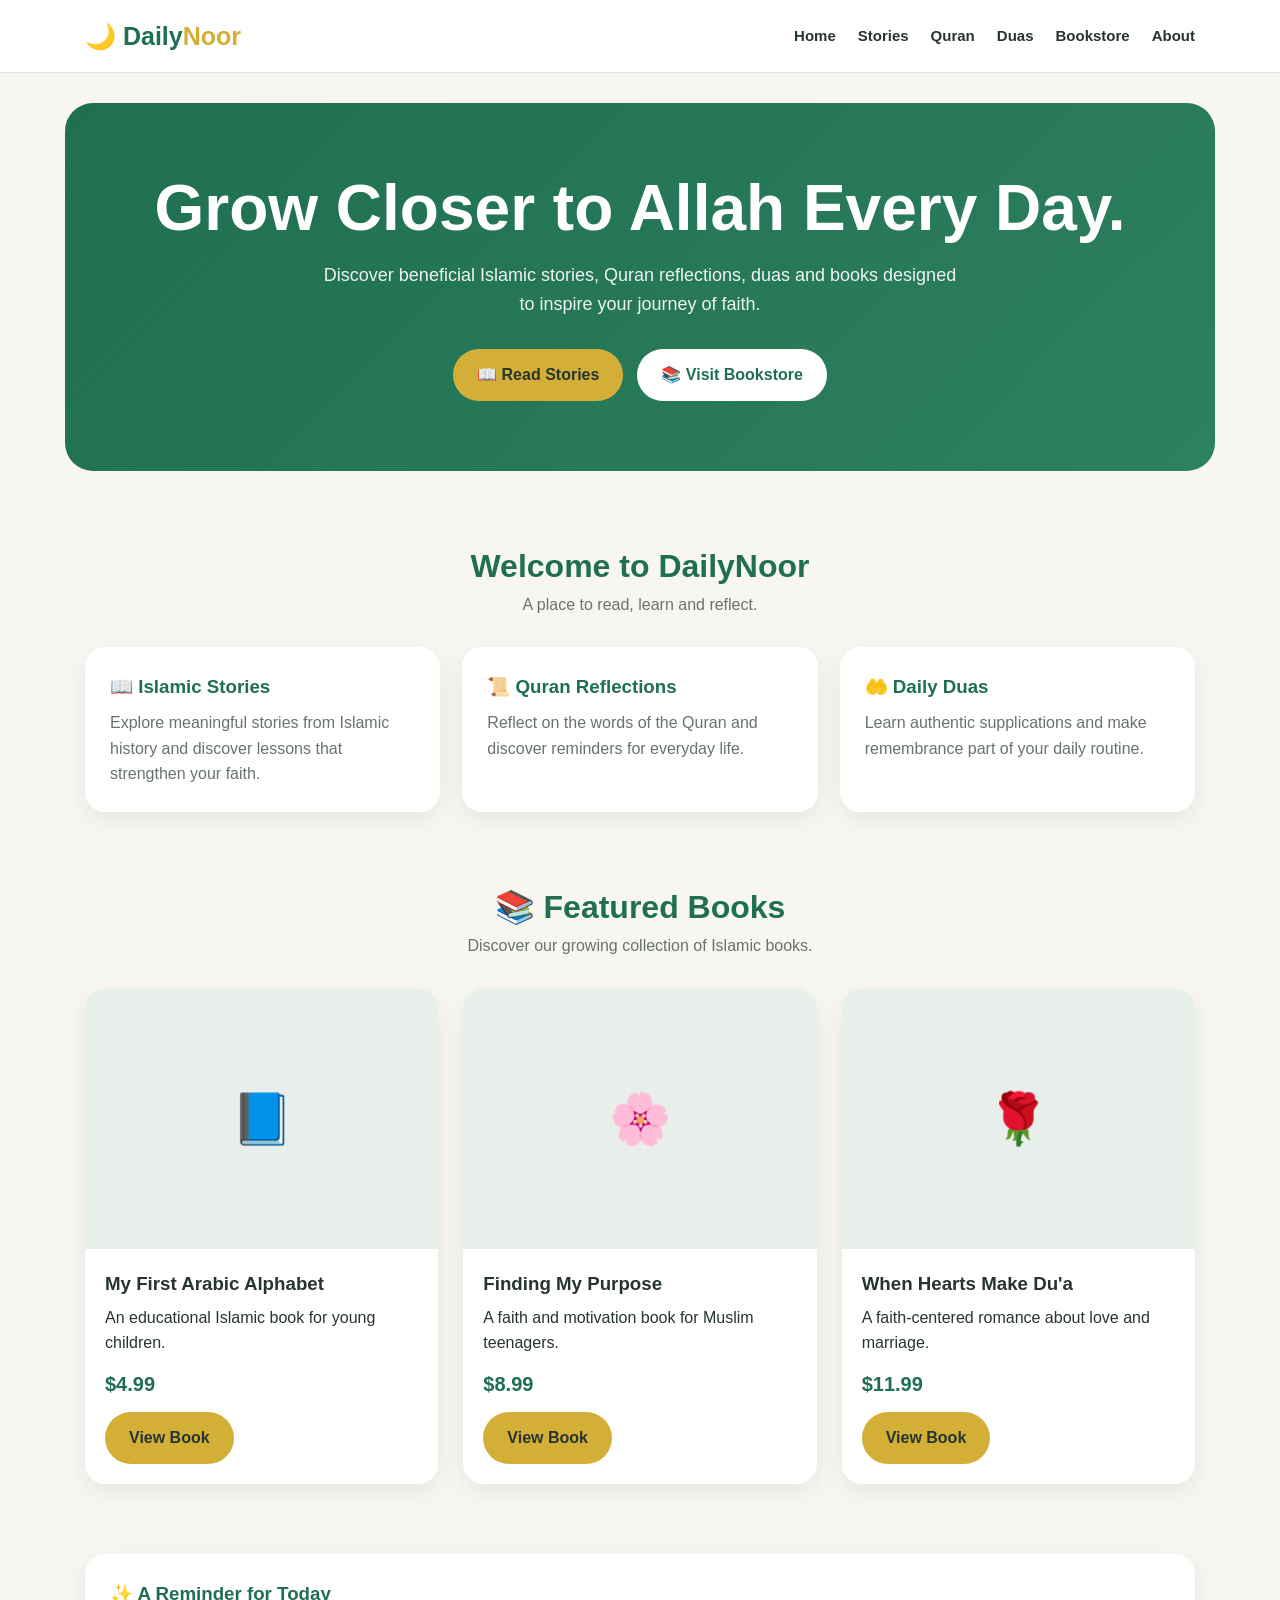
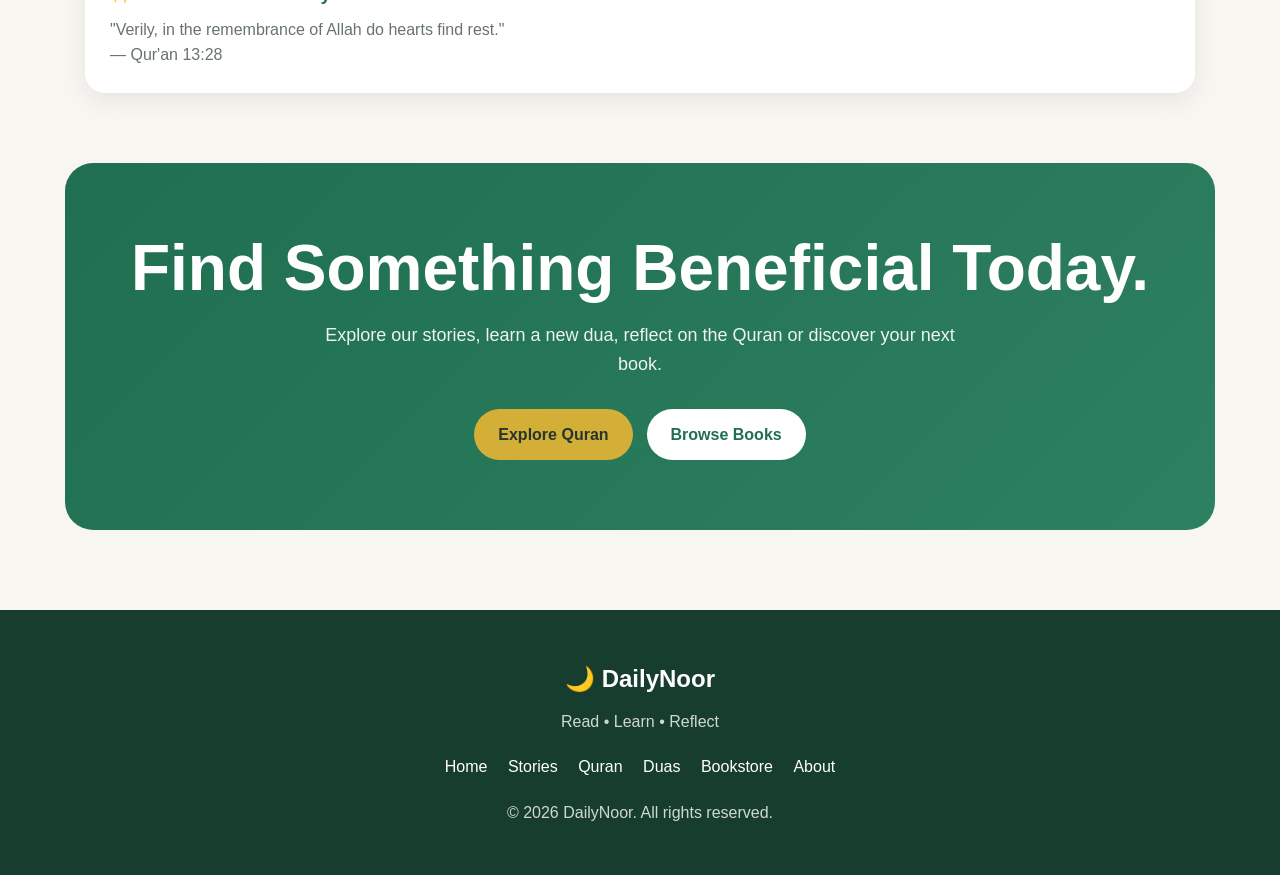
==== commit 87dd3023: "Update index.html" ====
--- a/index.html
+++ b/index.html
@@ -1,177 +1,354 @@
 <!DOCTYPE html>
 <html lang="en">
-<head><link rel="stylesheet" href="css/style.css"><header style="background:#2D6A4F; padding:15px; text-align:center;">
-  <h1
-.logo h1{
-    font-size: 48px;
-    color: white;
-    margin: 0;
-}.container{
-    width:90%;
-    max-width:1200px;
-    margin:auto;
-} style="color:white; margin:0;">🌙 DailyNoor</h1>
-  <nav style="margin-top:10px;">
-    <a href="index.html" style="color:white; text-decoration:none; margin:0 8px;">Home</a>
-    <a href="stories.html" style="color:white; text-decoration:none; margin:0 8px;">Stories</a>
-    <a href="quran.html" style="color:white; text-decoration:none; margin:0 8px;">Quran</a>
-    <a href="duas.html" style="color:white; text-decoration:none; margin:0 8px;">Duas</a>
-a href="shop.html">Shop</a>
-<div class="container">
-
-<!-- Everything on the page -->
-
-</div>.card{
-    transition:0.3s;
-}
-
-.card:hover{
-    transform:translateY(-8px);
-    box-shadow:0 15px 30px rgba(0,0,0,.2);
-}
-
-<section style="background:linear-gradient(135deg,#1F6F50,#2D6A4F);color:white;padding:40px 20px;border-radius:20px;margin:20px;text-align:center;">
-<
-<h2>🌙 Welcome to DailyNoor</h2>
-
-Grow Closer to Allah Every Day</h1>
-<div style="text-align:center;padding:20px;background:#F8F6F1;">
-
-<input
-type="text"
-placeholder="🔍 Search stories, duas, Quran..."
-style="
-width:80%;
-max-width:500px;
-padding:12px;
-border:2px solid #1F6F50;
-border-radius:30px;
-font-size:16px;
-outline:none;">
-
-</div>
-
-<p style="font-size:18px;">
-Discover authentic Islamic stories, Quran reflections, daily duas, and beneficial knowledge—all in one place.
-</p>
-
-<a href="stories.html" style="background:#D4AF37;color:#1F6F50;padding:14px 24px;border-radius:30px;text-decoration:none;font-weight:bold;margin:8px;display:inline-block;">
-📖 Read Stories
-</a>
-
-<a href="quran.html" style="background:white;color:#1F6F50;padding:14px 24px;border-radius:30px;text-decoration:none;font-weight:bold;margin:8px;display:inline-block;">
-📜 Explore Quran
-</a>
-
-</section>
-<section style="margin:20px;">
-
-<h2>⭐ Featured Today</h2>
-<section style="padding:20px;">
-
-<h2 style="text-align:center;">📚 Explore Categories</h2>
-
-<div style="display:flex;flex-wrap:wrap;justify-content:center;gap:15px;">
-
-<div style="background:white;padding:20px;border-radius:15px;width:180px;text-align:center;box-shadow:0 3px 10px rgba(0,0,0,.1);">
-<h3>📖 Stories</h3>
-<p>Read inspiring stories from the Quran and Islamic history.</p>
-<a href="stories.html">Open →</a>
-</div>
-
-<div style="background:white;padding:20px;border-radius:15px;width:180px;text-align:center;box-shadow:0 3px 10px rgba(0,0,0,.1);">
-<h3>📜 Quran</h3>
-<p>Explore verses and reflections from the Holy Quran.</p>
-<a href="quran.html">Open →</a>
-</div>
-
-<div style="background:white;padding:20px;border-radius:15px;width:180px;text-align:center;box-shadow:0 3px 10px rgba(0,0,0,.1);">
-<h3>🤲 Duas</h3>
-<p>Learn authentic daily supplications.</p>
-<a href="duas.html">Open →</a>
-</div>
-
-<div style="background:white;padding:20px;border-radius:15px;width:180px;text-align:center;box-shadow:0 3px 10px rgba(0,0,0,.1);">
-<h3>ℹ️ About</h3>
-<p>Learn about the mission of DailyNoor.</p>
-<a href="about.html">Open →</a>
-</div>
-
-</div>
-
-</section>
-<section style="margin:20px;">
-
-<div style="background:white;padding:20px;border-radius:20px;margin-bottom:20px;box-shadow:0 4px 12px rgba(0,0,0,.1);">
-<h2>🤲 Dua of the Day</h2>
-<p><strong>اللَّهُمَّ اغْفِرْ لِي وَارْحَمْنِي</strong></p>
-<p>O Allah, forgive me and have mercy on me.</p>
-</div>
-
-<div style="background:white;padding:20px;border-radius:20px;margin-bottom:20px;box-shadow:0 4px 12px rgba(0,0,0,.1);">
-<h2>🎥 Latest Video</h2>
-<p>Watch the newest DailyNoor Islamic reminder on YouTube.</p>
-<a href="#">Coming Soon</a>
-</div>
-
-<div style="background:white;padding:20px;border-radius:20px;box-shadow:0 4px 12px rgba(0,0,0,.1);">
-<h2>📚 Explore Topics</h2>
-<section style="padding:20px;">
-
-<h2 style="text-align:center;">📰 Latest Articles</h2>
-
-<div style="background:white;padding:20px;border-radius:20px;margin:15px 0;box-shadow:0 3px 10px rgba(0,0,0,.1);">
-<h3>📖 The Story of Prophet Yusuf (AS)</h3>
-<p>Discover lessons of patience, trust in Allah, and forgiveness.</p>
-<a href="yusuf.html">Read Article →</a>
-</div>
-
-<div style="background:white;padding:20px;border-radius:20px;margin:15px 0;box-shadow:0 3px 10px rgba(0,0,0,.1);">
-<h3>📖 The Story of Prophet Musa (AS)</h3>
-<p>Learn about courage, faith, and relying on Allah.</p>
-<a href="musa.html">Read Article →</a>
-</div>
-
-</section>
-<p>• Stories of the Prophets</p>
-<p>• Hadith</p>
-<p>• Quran Reflections</p>
-<p>• Daily Duas</p>
-</div>
-
-</section>
-
-<div ></p>
-</div>
-
-</section>
-  </nav>
+
+<head>
+    <meta charset="UTF-8">
+    <meta name="viewport" content="width=device-width, initial-scale=1.0">
+
+    <title>DailyNoor | Read • Learn • Reflect</title>
+
+    <meta name="description"
+          content="DailyNoor is an Islamic learning and publishing platform featuring stories, Quran reflections, duas and Islamic books.">
+
+    <link rel="stylesheet" href="css/style.css">
+</head>
+
+<body>
+
+<!-- ================= NAVIGATION ================= -->
+
+<header class="navbar">
+
+    <div class="nav-container">
+
+        <a href="index.html" class="logo">
+            🌙 Daily<span>Noor</span>
+        </a>
+
+        <nav>
+            <ul class="nav-links">
+
+                <li>
+                    <a href="index.html">Home</a>
+                </li>
+
+                <li>
+                    <a href="stories.html">Stories</a>
+                </li>
+
+                <li>
+                    <a href="quran.html">Quran</a>
+                </li>
+
+                <li>
+                    <a href="duas.html">Duas</a>
+                </li>
+
+                <li>
+                    <a href="shop.html">Bookstore</a>
+                </li>
+
+                <li>
+                    <a href="about.html">About</a>
+                </li>
+
+            </ul>
+        </nav>
+
+    </div>
+
 </header>
-<meta charset="UTF-8">
-<meta name="viewport" content="width=device-width, initial-scale=1.0">
-<title>DailyNoor</title>
-
-<link rel="stylesheet" href="css/style.css">
-
-</head>
-
-<body>
-
-<header>
-</header>
-
-<div class="hero">
-<>
-
-
-
-</div>
+
+
+<!-- ================= HERO ================= -->
+
+<main>
+
+<section class="hero">
+
+    <h1>
+        Grow Closer to Allah Every Day.
+    </h1>
+
+    <p>
+        Discover beneficial Islamic stories, Quran reflections,
+        duas and books designed to inspire your journey of faith.
+    </p>
+
+    <div class="hero-buttons">
+
+        <a href="stories.html" class="btn btn-gold">
+            📖 Read Stories
+        </a>
+
+        <a href="shop.html" class="btn btn-light">
+            📚 Visit Bookstore
+        </a>
+
+    </div>
+
+</section>
+
+
+<!-- ================= WELCOME ================= -->
+
+<section class="section">
+
+    <div class="section-heading">
+
+        <h2>Welcome to DailyNoor</h2>
+
+        <p>
+            A place to read, learn and reflect.
+        </p>
+
+    </div>
+
+    <div class="card-grid">
+
+        <div class="card">
+
+            <h3>📖 Islamic Stories</h3>
+
+            <p>
+                Explore meaningful stories from Islamic history
+                and discover lessons that strengthen your faith.
+            </p>
+
+        </div>
+
+
+        <div class="card">
+
+            <h3>📜 Quran Reflections</h3>
+
+            <p>
+                Reflect on the words of the Quran and discover
+                reminders for everyday life.
+            </p>
+
+        </div>
+
+
+        <div class="card">
+
+            <h3>🤲 Daily Duas</h3>
+
+            <p>
+                Learn authentic supplications and make remembrance
+                part of your daily routine.
+            </p>
+
+        </div>
+
+    </div>
+
+</section>
+
+
+<!-- ================= FEATURED BOOKS ================= -->
+
+<section class="section">
+
+    <div class="section-heading">
+
+        <h2>📚 Featured Books</h2>
+
+        <p>
+            Discover our growing collection of Islamic books.
+        </p>
+
+    </div>
+
+
+    <div class="book-grid">
+
+
+        <div class="book-card">
+
+            <div class="book-cover">
+                📘
+            </div>
+
+            <div class="book-info">
+
+                <h3>
+                    My First Arabic Alphabet
+                </h3>
+
+                <p>
+                    An educational Islamic book
+                    for young children.
+                </p>
+
+                <div class="price">
+                    $4.99
+                </div>
+
+                <a href="noor-kids.html"
+                   class="btn btn-gold">
+
+                    View Book
+
+                </a>
+
+            </div>
+
+        </div>
+
+
+        <div class="book-card">
+
+            <div class="book-cover">
+                🌸
+            </div>
+
+            <div class="book-info">
+
+                <h3>
+                    Finding My Purpose
+                </h3>
+
+                <p>
+                    A faith and motivation book
+                    for Muslim teenagers.
+                </p>
+
+                <div class="price">
+                    $8.99
+                </div>
+
+                <a href="noor-teens.html"
+                   class="btn btn-gold">
+
+                    View Book
+
+                </a>
+
+            </div>
+
+        </div>
+
+
+        <div class="book-card">
+
+            <div class="book-cover">
+                🌹
+            </div>
+
+            <div class="book-info">
+
+                <h3>
+                    When Hearts Make Du'a
+                </h3>
+
+                <p>
+                    A faith-centered romance
+                    about love and marriage.
+                </p>
+
+                <div class="price">
+                    $11.99
+                </div>
+
+                <a href="noor-romance.html"
+                   class="btn btn-gold">
+
+                    View Book
+
+                </a>
+
+            </div>
+
+        </div>
+
+    </div>
+
+</section>
+
+
+<!-- ================= VERSE ================= -->
+
+<section class="section">
+
+    <div class="card">
+
+        <h3>✨ A Reminder for Today</h3>
+
+        <p>
+            "Verily, in the remembrance of Allah do hearts find rest."
+        </p>
+
+        <p>
+            — Qur'an 13:28
+        </p>
+
+    </div>
+
+</section>
+
+
+<!-- ================= CTA ================= -->
+
+<section class="hero">
+
+    <h1>
+        Find Something Beneficial Today.
+    </h1>
+
+    <p>
+        Explore our stories, learn a new dua,
+        reflect on the Quran or discover your next book.
+    </p>
+
+    <div class="hero-buttons">
+
+        <a href="quran.html" class="btn btn-gold">
+            Explore Quran
+        </a>
+
+        <a href="shop.html" class="btn btn-light">
+            Browse Books
+        </a>
+
+    </div>
+
+</section>
+
+</main>
+
+
+<!-- ================= FOOTER ================= -->
 
 <footer>
 
-<p>© 2026 DailyNoor</p>
+    <h2>🌙 DailyNoor</h2>
+
+    <p>
+        Read • Learn • Reflect
+    </p>
+
+    <div class="footer-links">
+
+        <a href="index.html">Home</a>
+
+        <a href="stories.html">Stories</a>
+
+        <a href="quran.html">Quran</a>
+
+        <a href="duas.html">Duas</a>
+
+        <a href="shop.html">Bookstore</a>
+
+        <a href="about.html">About</a>
+
+    </div>
+
+    <p>
+        © 2026 DailyNoor. All rights reserved.
+    </p>
 
 </footer>
 
 </body>
-</html>
+</html>
